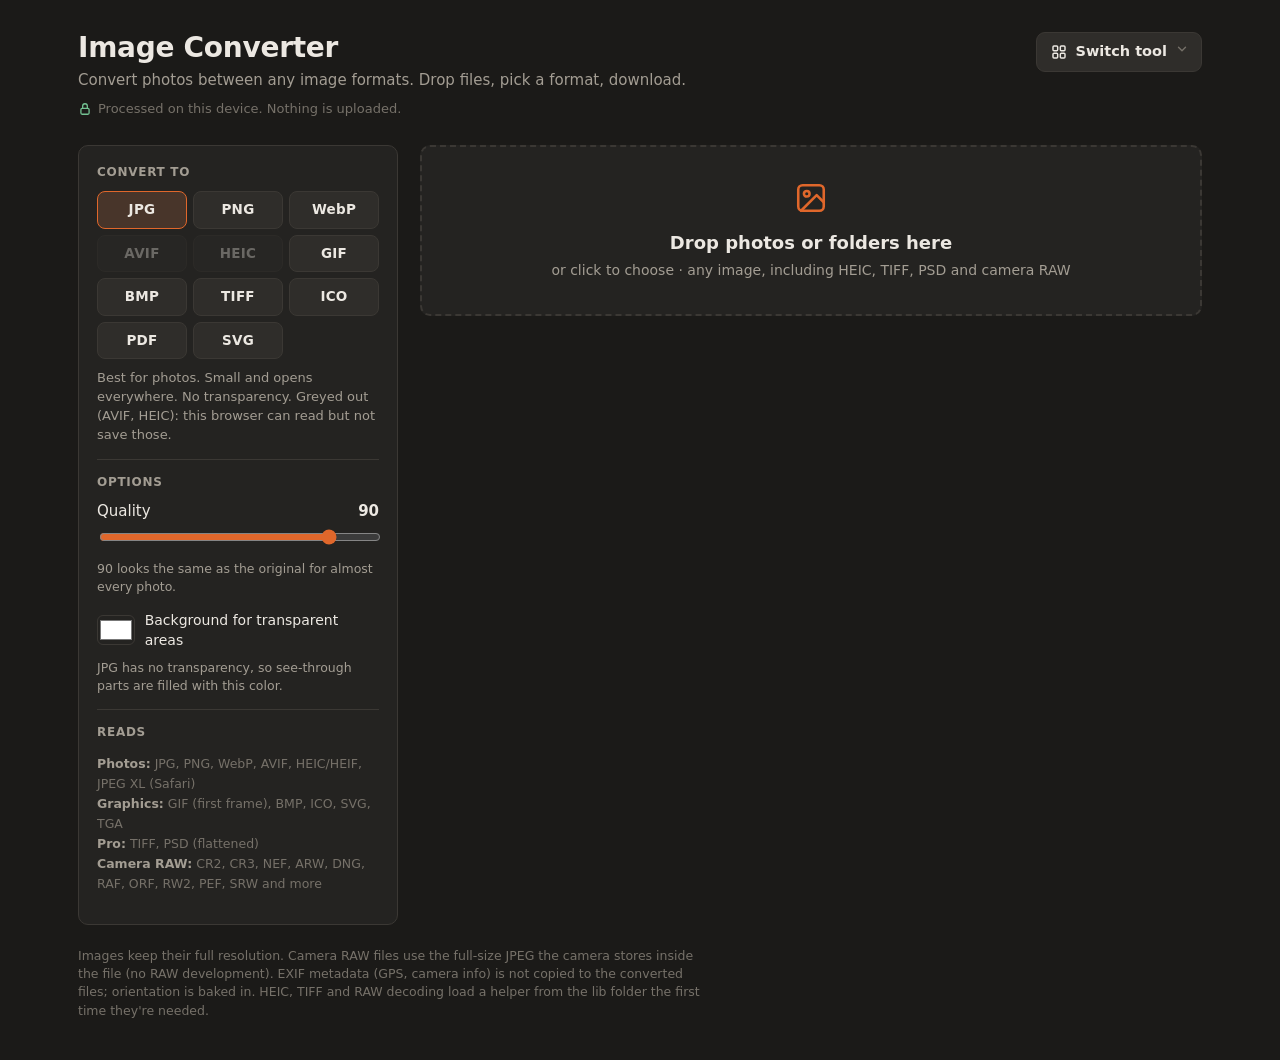
==== convert.html @ 55dceae2 "Add files via upload" ====
<!doctype html>
<html lang="en">
<head>
<meta charset="utf-8">
<meta name="viewport" content="width=device-width, initial-scale=1, viewport-fit=cover">
<title>Image Converter</title>
<link rel="icon" href="data:image/svg+xml,%3Csvg xmlns='http://www.w3.org/2000/svg' viewBox='0 0 32 32'%3E%3Cpath d='M5 11h19l-5-5M27 21H8l5 5' fill='none' stroke='%23e0672b' stroke-width='3' stroke-linecap='round' stroke-linejoin='round'/%3E%3C/svg%3E">
<link rel="stylesheet" href="style.css">
<style>
/* ---------- Image Converter styles (shared colors & header live in style.css) ---------- */
main{display:grid;grid-template-columns:320px minmax(0,1fr);gap:22px;align-items:start}
@media (max-width:820px){main{grid-template-columns:minmax(0,1fr)}.work{order:-1}}

/* settings */
.panel{background:var(--panel);border:1px solid var(--border);border-radius:var(--radius);box-shadow:var(--shadow)}
aside.panel{position:sticky;top:16px;padding:18px}
@media (max-width:820px){aside.panel{position:static}}
.section{padding:14px 0;border-top:1px solid var(--border)}
.section:first-child{padding-top:0;border-top:0}
.section:last-child{padding-bottom:0}
.label{font-size:12px;font-weight:600;letter-spacing:.06em;text-transform:uppercase;color:var(--muted);margin:0 0 10px}
.seg{display:grid;grid-template-columns:repeat(4,1fr);background:var(--panel-2);border-radius:9px;padding:3px;gap:2px}
.seg button{border:0;background:transparent;padding:7px 2px;white-space:nowrap;border-radius:7px;font-size:13px;cursor:pointer;color:var(--muted)}
.seg button[aria-pressed="true"]{background:var(--panel);color:var(--text);box-shadow:0 1px 3px rgba(0,0,0,.12);font-weight:600}
.mode-body{margin-top:12px}
.row{display:flex;align-items:center;gap:8px}
.field{display:flex;align-items:center;background:var(--panel-2);border:1px solid var(--border);border-radius:8px;padding:0 10px;height:38px;flex:1;min-width:0}
.field input{border:0;background:transparent;outline:0;width:100%;min-width:0;font-variant-numeric:tabular-nums}
.field span{color:var(--muted);font-size:13px;flex:none}
.field:focus-within{border-color:var(--accent)}
.lock{flex:none;width:38px;height:38px;border-radius:8px;border:1px solid var(--border);background:var(--panel-2);display:grid;place-items:center;cursor:pointer;color:var(--muted)}
.lock[aria-pressed="true"]{color:var(--accent);border-color:var(--accent);background:var(--accent-soft)}
.hint{font-size:12.5px;color:var(--muted);margin:8px 0 0}
input[type=range]{width:100%;accent-color:var(--accent)}
.range-head{display:flex;justify-content:space-between;align-items:baseline;margin-bottom:4px}
.range-head b{font-variant-numeric:tabular-nums}
select{width:100%;height:38px;border-radius:8px;border:1px solid var(--border);background:var(--panel-2);padding:0 10px}
.check{display:flex;gap:9px;align-items:flex-start;font-size:14px;margin-top:10px;cursor:pointer}
.check input{margin-top:3px;accent-color:var(--accent)}
.presets{display:flex;flex-wrap:wrap;gap:6px}
.seg.seg-2{grid-template-columns:1fr 1fr}
.item.dragging{opacity:.4}
.item.drop-before{box-shadow:inset 0 2px 0 var(--accent)}
.item.drop-after{box-shadow:inset 0 -2px 0 var(--accent)}
.item[draggable=true]{cursor:grab}
.meta .calc{color:var(--faint)}
.newname{color:var(--accent);font-weight:500}
.chip{border:1px solid var(--border);background:var(--panel-2);border-radius:999px;padding:5px 11px;font-size:13px;cursor:pointer}
.chip:hover{border-color:var(--accent)}
.disabled{opacity:.45;pointer-events:none}

/* workspace */
.work{display:flex;flex-direction:column;gap:14px;min-width:0}

.toolbar{display:flex;align-items:center;gap:10px;flex-wrap:wrap;padding:12px 14px}
.stats{flex:1;min-width:180px;font-size:14px;color:var(--muted)}
.stats b{color:var(--text);font-variant-numeric:tabular-nums}
.stats .save{color:var(--good);font-weight:600}
.btn{border:1px solid var(--border);background:var(--panel-2);border-radius:9px;padding:0 14px;height:38px;cursor:pointer;font-weight:500;display:inline-flex;align-items:center;gap:7px;white-space:nowrap}
.btn:hover{border-color:var(--muted)}
.btn.primary{background:var(--accent);border-color:var(--accent);color:var(--accent-ink);font-weight:600}
.btn.primary:hover{filter:brightness(1.05)}
.btn:disabled{opacity:.45;cursor:default;filter:none}
.btn.ghost{background:transparent}
.progress{height:4px;background:var(--panel-2);border-radius:4px;overflow:hidden;width:100%;display:none}
.progress>i{display:block;height:100%;width:0;background:var(--accent);transition:width .15s}
.progress.on{display:block}

.list{list-style:none;margin:0;padding:0;display:flex;flex-direction:column}
.item{display:grid;grid-template-columns:56px 1fr auto;gap:12px;align-items:center;padding:10px 14px;border-top:1px solid var(--border)}
.item:first-child{border-top:0}
.thumb{width:56px;height:56px;border-radius:8px;object-fit:cover;background:var(--panel-2);display:block}
.info{min-width:0}
.name{font-weight:500;white-space:nowrap;overflow:hidden;text-overflow:ellipsis;font-size:14px}
.meta{font-size:12.5px;color:var(--muted);font-variant-numeric:tabular-nums;margin-top:2px;display:flex;flex-wrap:wrap;gap:0 6px}
.meta .arrow{color:var(--accent)}
.meta .good{color:var(--good);font-weight:600}
.meta .bad{color:var(--bad)}
.acts{display:flex;align-items:center;gap:4px}
.icon-btn{width:34px;height:34px;border-radius:8px;border:0;background:transparent;display:grid;place-items:center;cursor:pointer;color:var(--muted)}
.icon-btn:hover{background:var(--panel-2);color:var(--text)}
.icon-btn:disabled{opacity:.3;cursor:default;background:transparent}
.badge{font-size:11.5px;padding:2px 8px;border-radius:999px;background:var(--panel-2);color:var(--muted);white-space:nowrap}
.badge.done{background:color-mix(in srgb,var(--good) 16%,transparent);color:var(--good)}
.badge.err{background:color-mix(in srgb,var(--bad) 16%,transparent);color:var(--bad)}
.badge.work{background:var(--accent-soft);color:var(--accent)}
.empty-note{padding:18px;text-align:center;color:var(--muted);font-size:14px}
footer{margin-top:22px;color:var(--faint);font-size:12.5px;max-width:80ch}
@media (max-width:520px){
  .item{grid-template-columns:44px 1fr auto;gap:10px;padding:10px}
  .thumb{width:44px;height:44px}
  .badge{display:none}
}

/* converter extras */
.formats{display:grid;grid-template-columns:repeat(3,1fr);gap:6px}
.fmt{border:1px solid var(--border);background:var(--panel-2);border-radius:8px;padding:8px 4px;cursor:pointer;font-size:13.5px;font-weight:600;letter-spacing:.02em}
.fmt:hover{border-color:var(--faint)}
.fmt[aria-pressed="true"]{border-color:var(--accent);background:color-mix(in srgb,var(--accent) 14%,var(--panel-2));color:var(--text)}
.fmt:disabled{opacity:.35;cursor:not-allowed}
.fmt-desc{font-size:13px;color:var(--muted);margin:10px 0 0}
.opt{margin-top:14px}
.color-row{display:flex;align-items:center;gap:10px;font-size:14px}
.color-row input[type=color]{width:38px;height:30px;padding:0;border:1px solid var(--border);border-radius:6px;background:none;cursor:pointer}
.tag{display:inline-block;font-size:11px;font-weight:700;letter-spacing:.04em;padding:1px 6px;border-radius:4px;background:var(--panel-2);border:1px solid var(--border);color:var(--muted)}
.tag.to{color:var(--accent);border-color:color-mix(in srgb,var(--accent) 50%,var(--border))}
.meta .note{color:var(--faint)}
.supported{font-size:12.5px;color:var(--faint);line-height:1.6}
.supported b{color:var(--muted);font-weight:600}
</style>
</head>
<body>
<div class="wrap">
  <header class="top">
    <div>
      <h1>Image Converter</h1>
      <p class="sub">Convert photos between any image formats. Drop files, pick a format, download.</p>
      <p class="local"><svg width="14" height="14" viewBox="0 0 24 24" fill="none" stroke="currentColor" stroke-width="2.2" stroke-linecap="round" stroke-linejoin="round" aria-hidden="true"><rect x="5" y="11" width="14" height="10" rx="2"/><path d="M8 11V7a4 4 0 0 1 8 0v4"/></svg> Processed on this device. Nothing is uploaded.</p>
    </div>
    <div class="switcher" data-tool="convert"></div>
  </header>

  <main>
    <aside class="panel" id="settings">
      <div class="section">
        <p class="label">Convert to</p>
        <div class="formats" id="formats" role="group" aria-label="Output format"></div>
        <p class="fmt-desc" id="fmtDesc"></p>
      </div>

      <div class="section" id="optsSection">
        <p class="label">Options</p>
        <div id="qualityWrap">
          <div class="range-head"><span>Quality</span><b id="qualityOut">90</b></div>
          <input type="range" id="quality" min="40" max="100" step="1">
          <p class="hint">90 looks the same as the original for almost every photo.</p>
        </div>
        <div class="opt" id="bgWrap">
          <label class="color-row"><input type="color" id="bg"> <span>Background for transparent areas</span></label>
          <p class="hint" id="bgHint"></p>
        </div>
        <div class="opt" id="gifWrap">
          <label class="check"><input type="checkbox" id="dither"> <span>Dither (smoother gradients in 256 colors)</span></label>
        </div>
        <div class="opt" id="pdfWrap">
          <label class="check" style="margin-top:0"><input type="checkbox" id="pdfOne"> <span>Put all images in one PDF</span></label>
          <div class="field" style="margin-top:10px"><span>Page&nbsp;</span>
            <select id="pdfPage" style="border:0;background:transparent;height:36px;padding:0">
              <option value="image">Same size as image</option>
              <option value="a4">A4 (fit image)</option>
              <option value="letter">US Letter (fit image)</option>
            </select>
          </div>
        </div>
        <div class="opt" id="icoWrap">
          <p class="hint" style="margin-top:0">Includes 16, 32, 48, 64, 128 and 256 px sizes. Non-square images are centered on a transparent square.</p>
        </div>
        <p class="hint" id="noOpts">No options for this format. It converts losslessly.</p>
      </div>

      <div class="section">
        <p class="label">Reads</p>
        <p class="supported" id="supported"></p>
      </div>
    </aside>

    <section class="work">
      <div class="drop" id="drop" tabindex="0" role="button" aria-label="Add images">
        <svg width="34" height="34" viewBox="0 0 24 24" fill="none" stroke="currentColor" stroke-width="1.8" stroke-linecap="round" stroke-linejoin="round"><rect x="3" y="3" width="18" height="18" rx="3"/><circle cx="9" cy="9" r="2"/><path d="m21 15-5-5L5 21"/></svg>
        <span class="drop-title">Drop photos or folders here</span>
        <span class="drop-sub">or click to choose · any image, including HEIC, TIFF, PSD and camera RAW</span>
        <input type="file" id="fileInput" multiple hidden>
      </div>

      <div class="panel hidden" id="batch">
        <div class="toolbar">
          <div class="stats" id="stats"></div>
          <button class="btn ghost" id="clearBtn">Clear</button>
          <button class="btn" id="dlAllBtn" title="Saves every image as its own file instead of one ZIP. Your browser may ask once to allow multiple downloads.">
            <svg width="16" height="16" viewBox="0 0 24 24" fill="none" stroke="currentColor" stroke-width="2" stroke-linecap="round" stroke-linejoin="round"><rect x="8" y="3" width="12" height="15" rx="2"/><path d="M5 7v12a2 2 0 0 0 2 2h9"/></svg><span id="dlAllLabel">Download separately</span>
          </button>
          <button class="btn primary" id="zipBtn">
            <svg width="16" height="16" viewBox="0 0 24 24" fill="none" stroke="currentColor" stroke-width="2.2" stroke-linecap="round" stroke-linejoin="round"><path d="M12 3v12m0 0 5-5m-5 5-5-5M4 21h16"/></svg><span id="zipLabel">Download ZIP</span>
          </button>
          <div class="progress" id="progress"><i></i></div>
        </div>
        <ul class="list" id="list"></ul>
      </div>
    </section>
  </main>
  <footer>Images keep their full resolution. Camera RAW files use the full-size JPEG the camera stores inside the file (no RAW development). EXIF metadata (GPS, camera info) is not copied to the converted files; orientation is baked in. HEIC, TIFF and RAW decoding load a helper from the lib folder the first time they're needed.</footer>
</div>
<script src="switcher.js"></script>
<script src="shared-photos.js"></script>
<script>
(() => {
'use strict';
const $ = s => document.querySelector(s);
const $$ = s => [...document.querySelectorAll(s)];

/* ================= Formats ================= */
const canEncode = type => { try { const c = document.createElement('canvas'); c.width = c.height = 1; return c.toDataURL(type).startsWith('data:' + type); } catch { return false; } };

// Output formats. native = the browser's own encoder; the rest are encoded below in this file.
const OUT = [
  { id: 'jpg',  label: 'JPG',  ext: '.jpg',  mime: 'image/jpeg', lossy: true,  alpha: false, desc: 'Best for photos. Small and opens everywhere. No transparency.' },
  { id: 'png',  label: 'PNG',  ext: '.png',  mime: 'image/png',  lossy: false, alpha: true,  desc: 'Lossless and keeps transparency. Bigger files than JPG for photos.' },
  { id: 'webp', label: 'WebP', ext: '.webp', mime: 'image/webp', lossy: true,  alpha: true,  desc: 'Smaller than JPG at the same quality and keeps transparency. Great for websites.' },
  { id: 'avif', label: 'AVIF', ext: '.avif', mime: 'image/avif', lossy: true,  alpha: true,  desc: 'Smallest files at high quality. Newer format, supported by modern browsers.' },
  { id: 'heic', label: 'HEIC', ext: '.heic', mime: 'image/heic', lossy: true,  alpha: true,  desc: 'Apple’s photo format.' },
  { id: 'gif',  label: 'GIF',  ext: '.gif',  mime: 'image/gif',  lossy: false, alpha: true,  desc: 'Up to 256 colors, single frame. Best for simple graphics, not photos.' },
  { id: 'bmp',  label: 'BMP',  ext: '.bmp',  mime: 'image/bmp',  lossy: false, alpha: true,  desc: 'Uncompressed Windows bitmap. Very large files.' },
  { id: 'tiff', label: 'TIFF', ext: '.tiff', mime: 'image/tiff', lossy: false, alpha: true,  desc: 'Lossless, for print and editing apps. Compressed with Deflate.' },
  { id: 'ico',  label: 'ICO',  ext: '.ico',  mime: 'image/x-icon', lossy: false, alpha: true, desc: 'Favicon / Windows icon with several sizes in one file.' },
  { id: 'pdf',  label: 'PDF',  ext: '.pdf',  mime: 'application/pdf', lossy: true, alpha: false, desc: 'One page per image, or every image in a single PDF.' },
  { id: 'svg',  label: 'SVG',  ext: '.svg',  mime: 'image/svg+xml', lossy: false, alpha: true, desc: 'The image wrapped in an SVG file (it isn’t traced into vector shapes).' },
];
const NATIVE = { jpg: 1, png: 1, webp: 1, avif: 1, heic: 1 };
OUT.forEach(f => { f.ok = NATIVE[f.id] ? canEncode(f.mime) : true; });
OUT.find(f => f.id === 'heic').why = 'Browsers can read HEIC but none can save it.';
OUT.find(f => f.id === 'avif').why = 'This browser can’t save AVIF. Chrome and Edge can.';
OUT.find(f => f.id === 'webp').why = 'This browser can’t save WebP.';
const fmtById = id => OUT.find(f => f.id === id);

const RAW_EXT = /\.(cr2|cr3|crw|nef|nrw|arw|srf|sr2|dng|raf|orf|rw2|rwl|pef|srw|3fr|fff|iiq|erf|kdc|dcr|mrw|mos|x3f)$/i;
const OTHER_EXT = /\.(jpe?g|jfif|png|apng|webp|avif|gif|bmp|dib|ico|cur|svg|tiff?|heic|heif|hif|psd|tga|jxl)$/i;
const isImage = f => (f.type && f.type.startsWith('image/')) || OTHER_EXT.test(f.name) || RAW_EXT.test(f.name);
$('#fileInput').accept = 'image/*,.heic,.heif,.hif,.tif,.tiff,.psd,.tga,.jxl,.ico,.bmp,.svg,.cr2,.cr3,.crw,.nef,.nrw,.arw,.srf,.sr2,.dng,.raf,.orf,.rw2,.rwl,.pef,.srw,.3fr,.fff,.iiq,.erf,.kdc,.dcr,.mrw,.mos,.x3f';
$('#supported').innerHTML = '<b>Photos:</b> JPG, PNG, WebP, AVIF, HEIC/HEIF, JPEG XL (Safari)<br>' +
  '<b>Graphics:</b> GIF (first frame), BMP, ICO, SVG, TGA<br><b>Pro:</b> TIFF, PSD (flattened)<br>' +
  '<b>Camera RAW:</b> CR2, CR3, NEF, ARW, DNG, RAF, ORF, RW2, PEF, SRW and more';

/* ================= Settings ================= */
const DEFAULTS = { to: 'jpg', quality: 90, bg: '#ffffff', dither: true, pdfOne: true, pdfPage: 'image' };
let S = { ...DEFAULTS };
try { Object.assign(S, JSON.parse(localStorage.getItem('converter.settings') || '{}')); } catch {}
if (!fmtById(S.to) || !fmtById(S.to).ok) S.to = 'jpg';
const save = () => { try { localStorage.setItem('converter.settings', JSON.stringify(S)); } catch {} };

const formatsEl = $('#formats');
OUT.forEach(f => {
  const b = document.createElement('button');
  b.type = 'button'; b.className = 'fmt'; b.dataset.fmt = f.id; b.textContent = f.label;
  b.disabled = !f.ok; b.title = f.ok ? f.desc : f.why;
  b.onclick = () => set({ to: f.id });
  formatsEl.append(b);
});

function syncUI() {
  const f = fmtById(S.to);
  $$('.fmt').forEach(b => b.setAttribute('aria-pressed', b.dataset.fmt === S.to));
  const off = OUT.filter(o => !o.ok).map(o => o.label);
  $('#fmtDesc').textContent = f.desc + (off.length ? ` Greyed out (${off.join(', ')}): this browser can read but not save ${off.length > 1 ? 'those' : 'that format'}.` : '');
  $('#quality').value = S.quality; $('#qualityOut').textContent = S.quality;
  $('#bg').value = S.bg; $('#dither').checked = S.dither; $('#pdfOne').checked = S.pdfOne; $('#pdfPage').value = S.pdfPage;
  const show = (id, on) => $(id).classList.toggle('hidden', !on);
  show('#qualityWrap', f.lossy); show('#bgWrap', !f.alpha); show('#gifWrap', f.id === 'gif');
  show('#pdfWrap', f.id === 'pdf'); show('#icoWrap', f.id === 'ico');
  show('#noOpts', !f.lossy && f.alpha && !['gif', 'ico'].includes(f.id));
  $('#bgHint').textContent = `${f.label} has no transparency, so see-through parts are filled with this color.`;
}
function set(patch) { Object.assign(S, patch); save(); syncUI(); invalidate(); }
$('#quality').oninput = e => { S.quality = +e.target.value; $('#qualityOut').textContent = S.quality; save(); invalidate(); };
$('#bg').oninput = e => { S.bg = e.target.value; save(); invalidate(); };
$('#dither').onchange = e => set({ dither: e.target.checked });
$('#pdfOne').onchange = e => { S.pdfOne = e.target.checked; save(); updateStats(); refreshNames(); };
$('#pdfPage').onchange = e => { S.pdfPage = e.target.value; save(); updateStats(); };

/* ================= Helpers ================= */
const fmtBytes = b => b < 1024 ? b + ' B' : b < 1048576 ? (b / 1024).toFixed(0) + ' KB' : (b / 1048576).toFixed(b < 10485760 ? 2 : 1) + ' MB';
const escapeHtml = s => String(s).replace(/[&<>"]/g, c => ({ '&': '&amp;', '<': '&lt;', '>': '&gt;', '"': '&quot;' }[c]));
const extOf = name => (name.match(/\.([^.]+)$/) || [, ''])[1].toLowerCase();
const canvasOf = (w, h) => { const c = document.createElement('canvas'); c.width = w; c.height = h; return c; };
const toBlob = (c, type, q) => new Promise((res, rej) => c.toBlob(b => b ? res(b) : rej(new Error('Too large for this browser to encode')), type, q));
const release = x => { if (!x) return; if (x.close) x.close(); else if (x.getContext) { x.width = x.height = 0; } };

const scripts = {};
function loadScript(src) {
  return scripts[src] || (scripts[src] = new Promise((res, rej) => {
    const s = document.createElement('script'); s.src = src;
    s.onload = res; s.onerror = () => { delete scripts[src]; rej(new Error(`Couldn’t load ${src}. Is the lib folder uploaded?`)); };
    document.head.append(s);
  }));
}

/* ================= Reading (decoders) ================= */
async function head(file, n = 64) { return new Uint8Array(await file.slice(0, n).arrayBuffer()); }
const str = (u8, a, b) => String.fromCharCode(...u8.slice(a, b));

/** What the file really is, from its first bytes (falls back to the extension). */
async function sniff(file) {
  const h = await head(file);
  const e = extOf(file.name);
  if (RAW_EXT.test(file.name)) return e.toUpperCase();
  if (h[0] === 0xFF && h[1] === 0xD8) return 'JPG';
  if (h[0] === 0x89 && str(h, 1, 4) === 'PNG') return 'PNG';
  if (str(h, 0, 3) === 'GIF') return 'GIF';
  if (str(h, 0, 4) === 'RIFF' && str(h, 8, 12) === 'WEBP') return 'WEBP';
  if (str(h, 0, 2) === 'BM') return 'BMP';
  if (str(h, 0, 4) === '8BPS') return 'PSD';
  if ((h[0] === 0x49 && h[1] === 0x49 && h[2] === 0x2A) || (h[0] === 0x4D && h[1] === 0x4D && h[3] === 0x2A)) return 'TIFF';
  if (h[0] === 0 && h[1] === 0 && (h[2] === 1 || h[2] === 2) && h[3] === 0 && (e === 'ico' || e === 'cur')) return 'ICO';
  if ((h[0] === 0xFF && h[1] === 0x0A) || str(h, 4, 8) === 'JXL ') return 'JXL';
  if (str(h, 4, 8) === 'ftyp') {
    const brand = str(h, 8, 12);
    if (/avif|avis/.test(brand)) return 'AVIF';
    if (/hei|hev|mif1|msf1/.test(brand)) return 'HEIC';
  }
  if (e === 'svg' || /<svg|<\?xml/i.test(str(h, 0, 64))) return 'SVG';
  if (e === 'tga') return 'TGA';
  return (e || 'image').toUpperCase();
}

/** Browser's own decoder (EXIF orientation applied). */
async function nativeDecode(blob) {
  try { return await createImageBitmap(blob, { imageOrientation: 'from-image' }); } catch {}
  const url = URL.createObjectURL(blob);
  try {
    const img = new Image(); img.decoding = 'async'; img.src = url; await img.decode();
    let w = img.naturalWidth, h = img.naturalHeight;
    if (!w || !h) { w = 1024; h = 1024; }                   // SVG without a size
    const c = canvasOf(w, h); c.getContext('2d').drawImage(img, 0, 0, w, h);
    return c;
  } finally { setTimeout(() => URL.revokeObjectURL(url), 1000); }
}

/** Largest baseline/progressive JPEG stored inside a camera RAW file. */
function findEmbeddedJpeg(u8) {
  let best = null;
  for (let p = 0; p < u8.length - 3; p++) {
    if (u8[p] !== 0xFF || u8[p + 1] !== 0xD8 || u8[p + 2] !== 0xFF) continue;
    let q = p + 2, w = 0, h = 0, ok = false, end = -1;
    while (q + 4 < u8.length) {
      if (u8[q] !== 0xFF) break;
      const m = u8[q + 1];
      if (m === 0xFF) { q++; continue; }
      if (m === 0xD9) { end = q + 2; break; }
      const len = (u8[q + 2] << 8) | u8[q + 3];
      if (m === 0xC0 || m === 0xC1 || m === 0xC2) { h = (u8[q + 5] << 8) | u8[q + 6]; w = (u8[q + 7] << 8) | u8[q + 8]; ok = true; }
      else if (m >= 0xC3 && m <= 0xCF && m !== 0xC4 && m !== 0xC8 && m !== 0xCC) { ok = false; break; }   // lossless etc. — not viewable
      if (m === 0xDA) {                                   // scan data: find the real end marker
        let r = q + 2 + len;
        while (r + 1 < u8.length) {
          if (u8[r] === 0xFF && u8[r + 1] !== 0 && !(u8[r + 1] >= 0xD0 && u8[r + 1] <= 0xD7)) {
            if (u8[r + 1] === 0xD9) { end = r + 2; break; }
            if (u8[r + 1] === 0xDA || (u8[r + 1] >= 0xC0 && u8[r + 1] <= 0xFE)) { q = r; break; }   // next progressive scan / table
          }
          r++;
        }
        if (end > 0 || r + 1 >= u8.length) break;
        continue;
      }
      q += 2 + len;
    }
    if (ok && end > 0 && w * h > (best ? best.w * best.h : 0)) best = { start: p, end, w, h };
    if (ok && end > 0) p = end - 1;                     // skip past this JPEG
  }
  return best;
}
/** EXIF orientation from a TIFF-style RAW header (IFD0 tag 0x0112). */
function tiffOrientation(u8) {
  const le = u8[0] === 0x49; if (!(le || u8[0] === 0x4D)) return 1;
  const dv = new DataView(u8.buffer, u8.byteOffset, u8.byteLength);
  try {
    const ifd = dv.getUint32(4, le), n = dv.getUint16(ifd, le);
    for (let i = 0; i < n; i++) { const e = ifd + 2 + i * 12; if (dv.getUint16(e, le) === 0x0112) return dv.getUint16(e + 8, le); }
  } catch {}
  return 1;
}
/** True if a JPEG carries its own EXIF orientation (so the browser rotates it already). */
function jpegHasOrientation(u8) {
  let p = 2;
  while (p + 4 < u8.length && u8[p] === 0xFF) {
    const m = u8[p + 1], len = (u8[p + 2] << 8) | u8[p + 3];
    if (m === 0xE1 && str(u8, p + 4, p + 8) === 'Exif') {
      const t = u8.subarray(p + 10, p + 2 + len);
      const o = tiffOrientation(t);
      return o > 1;
    }
    if (m === 0xDA) break;
    p += 2 + len;
  }
  return false;
}
async function rotated(src, orient) {
  const w = src.width, h = src.height, swap = orient === 6 || orient === 8;
  const c = canvasOf(swap ? h : w, swap ? w : h), x = c.getContext('2d');
  if (orient === 3) { x.translate(w, h); x.rotate(Math.PI); }
  else if (orient === 6) { x.translate(h, 0); x.rotate(Math.PI / 2); }
  else if (orient === 8) { x.translate(0, w); x.rotate(-Math.PI / 2); }
  x.drawImage(src, 0, 0); release(src);
  return c;
}

async function decodeRaw(file) {
  const u8 = new Uint8Array(await file.arrayBuffer());
  const j = findEmbeddedJpeg(u8);
  if (!j) throw new Error('No viewable image found inside this RAW file');
  const jpeg = new Blob([u8.slice(j.start, j.end)], { type: 'image/jpeg' });
  const orient = tiffOrientation(u8);
  let src = await nativeDecode(jpeg);
  const turn = [3, 6, 8].includes(orient) && !jpegHasOrientation(u8.subarray(j.start, j.end));
  if (turn) src = await rotated(src, orient);
  return { src, note: 'embedded preview', cache: turn ? null : jpeg };
}

async function decodeTiff(file) {
  await loadScript('lib/pako_inflate.min.js'); await loadScript('lib/UTIF.js');
  const buf = await file.arrayBuffer();
  const ifds = UTIF.decode(buf);
  let best = null;
  for (const ifd of ifds) { const w = ifd.t256 && ifd.t256[0], h = ifd.t257 && ifd.t257[0]; if (w && h && (!best || w * h > best.w * best.h)) best = { ifd, w, h }; }
  if (!best) throw new Error('Unsupported TIFF');
  UTIF.decodeImage(buf, best.ifd, ifds);
  const rgba = UTIF.toRGBA8(best.ifd);
  return { src: fromRGBA(rgba, best.ifd.width, best.ifd.height) };
}

async function decodeHeic(file) {
  await loadScript('lib/heic2any.min.js');
  let out = await window.heic2any({ blob: file, toType: 'image/png' });
  if (Array.isArray(out)) out = out[0];
  return { src: await nativeDecode(out) };
}

function fromRGBA(rgba, w, h) {
  const c = canvasOf(w, h), x = c.getContext('2d');
  const id = x.createImageData(w, h); id.data.set(rgba.subarray ? rgba.subarray(0, w * h * 4) : rgba); x.putImageData(id, 0, 0);
  return c;
}

/** Photoshop: reads the flattened composite stored in every PSD (8/16-bit RGB or grayscale). */
async function decodePsd(file) {
  const u8 = new Uint8Array(await file.arrayBuffer()), dv = new DataView(u8.buffer);
  if (dv.getUint16(4) !== 1) throw new Error('PSB (large document) files aren’t supported');
  const ch = dv.getUint16(12), h = dv.getUint32(14), w = dv.getUint32(18), depth = dv.getUint16(22), mode = dv.getUint16(24);
  if (![8, 16].includes(depth) || ![1, 3].includes(mode)) throw new Error('Only 8/16-bit RGB or grayscale PSDs are supported');
  let p = 26; p += 4 + dv.getUint32(p); p += 4 + dv.getUint32(p); p += 4 + dv.getUint32(p);
  const comp = dv.getUint16(p); p += 2;
  const bps = depth / 8, rowBytes = w * bps, planes = [];
  if (comp === 0) {
    for (let c = 0; c < ch; c++) { planes.push(u8.subarray(p, p + rowBytes * h)); p += rowBytes * h; }
  } else if (comp === 1) {
    const counts = []; for (let i = 0; i < ch * h; i++) { counts.push(dv.getUint16(p)); p += 2; }
    for (let c = 0; c < ch; c++) {
      const plane = new Uint8Array(rowBytes * h);
      for (let y = 0; y < h; y++) {
        const end = p + counts[c * h + y]; let o = y * rowBytes;
        while (p < end) {
          const n = u8[p++];
          if (n < 128) { plane.set(u8.subarray(p, p + n + 1), o); o += n + 1; p += n + 1; }
          else if (n > 128) { plane.fill(u8[p++], o, o + 257 - n); o += 257 - n; }
        }
        p = end;
      }
      planes.push(plane);
    }
  } else throw new Error('Unsupported PSD compression');
  const rgba = new Uint8ClampedArray(w * h * 4), gray = mode === 1;
  const hasA = gray ? ch >= 2 : ch >= 4;
  for (let i = 0; i < w * h; i++) {
    const v = c => planes[c][i * bps];
    rgba[i * 4] = v(0); rgba[i * 4 + 1] = gray ? v(0) : v(1); rgba[i * 4 + 2] = gray ? v(0) : v(2);
    rgba[i * 4 + 3] = hasA ? v(gray ? 1 : 3) : 255;
  }
  return { src: fromRGBA(rgba, w, h), note: 'flattened' };
}

/** Targa: true-color and grayscale, plain or RLE. */
async function decodeTga(file) {
  const u8 = new Uint8Array(await file.arrayBuffer());
  const idLen = u8[0], cmType = u8[1], type = u8[2];
  const w = u8[12] | (u8[13] << 8), h = u8[14] | (u8[15] << 8), bpp = u8[16], desc = u8[17];
  if (cmType || ![2, 3, 10, 11].includes(type)) throw new Error('Unsupported TGA type');
  const px = bpp / 8, rle = type >= 9, gray = type === 3 || type === 11;
  let p = 18 + idLen;
  const raw = new Uint8Array(w * h * px);
  if (!rle) raw.set(u8.subarray(p, p + raw.length));
  else {
    let o = 0;
    while (o < raw.length) {
      const hdr = u8[p++], n = (hdr & 0x7F) + 1;
      if (hdr & 0x80) { const v = u8.subarray(p, p + px); p += px; for (let i = 0; i < n; i++) { raw.set(v, o); o += px; } }
      else { raw.set(u8.subarray(p, p + n * px), o); o += n * px; p += n * px; }
    }
  }
  const top = desc & 0x20, rgba = new Uint8ClampedArray(w * h * 4);
  for (let y = 0; y < h; y++) for (let x = 0; x < w; x++) {
    const s = ((top ? y : h - 1 - y) * w + x) * px, d = (y * w + x) * 4;
    if (gray) { rgba[d] = rgba[d + 1] = rgba[d + 2] = raw[s]; rgba[d + 3] = px > 1 ? raw[s + 1] : 255; }
    else { rgba[d] = raw[s + 2]; rgba[d + 1] = raw[s + 1]; rgba[d + 2] = raw[s]; rgba[d + 3] = px === 4 ? raw[s + 3] : 255; }
  }
  return { src: fromRGBA(rgba, w, h) };
}

/**
 * Decode any supported file to something drawable: { src, note }.
 * Slow decodes (RAW, TIFF, HEIC, PSD, TGA) run once; a fast-to-read copy is kept on the item
 * so changing the output format doesn't repeat them.
 */
async function getSource(it) {
  if (it.cache) return { src: await nativeDecode(it.cache) };
  let r;
  if (RAW_EXT.test(it.file.name)) r = await decodeRaw(it.file);
  else if (it.kind === 'PSD') r = await decodePsd(it.file);
  else if (it.kind === 'TGA') r = await decodeTga(it.file);
  else {
    try { return { src: await nativeDecode(it.file) }; }          // the browser handles it
    catch {
      if (it.kind === 'TIFF') r = await decodeTiff(it.file);
      else if (it.kind === 'HEIC') r = await decodeHeic(it.file);
      else if (it.kind === 'JXL') throw new Error('JPEG XL opens in Safari only');
      else throw new Error('Can’t read this format');
    }
  }
  if (r.note) it.note = r.note;
  if (r.cache) it.cache = r.cache;
  else {
    const c = r.src.getContext ? r.src : canvasOf(r.src.width, r.src.height);
    if (c !== r.src) c.getContext('2d').drawImage(r.src, 0, 0);
    it.cache = await toBlob(c, 'image/png');
  }
  return r;
}

/* ================= Writing (encoders) ================= */
function hasAlpha(d) { for (let i = 3; i < d.length; i += 4) if (d[i] < 255) return true; return false; }

// --- GIF: median-cut palette (255 colors + transparency), optional Floyd–Steinberg dithering, LZW
function encodeGIF(img, dither) {
  const { width: w, height: h, data: d } = img;
  const transparent = hasAlpha(d);
  const maxColors = transparent ? 255 : 256;
  // histogram of 5-bit colors (opaque pixels)
  const hist = new Uint32Array(32768);
  for (let i = 0; i < d.length; i += 4) if (d[i + 3] >= 128) hist[((d[i] >> 3) << 10) | ((d[i + 1] >> 3) << 5) | (d[i + 2] >> 3)]++;
  const colors = []; for (let c = 0; c < 32768; c++) if (hist[c]) colors.push(c);
  const R = c => c >> 10, G = c => (c >> 5) & 31, B = c => c & 31;
  let boxes = [colors];
  while (boxes.length < maxColors) {
    let bi = -1, bestRange = 0, bestCh = 0;
    boxes.forEach((bx, i) => {
      if (bx.length < 2) return;
      let mn = [31, 31, 31], mx = [0, 0, 0];
      for (const c of bx) { const v = [R(c), G(c), B(c)]; for (let k = 0; k < 3; k++) { if (v[k] < mn[k]) mn[k] = v[k]; if (v[k] > mx[k]) mx[k] = v[k]; } }
      for (let k = 0; k < 3; k++) { const r = (mx[k] - mn[k]) * (k === 1 ? 1.2 : 1); if (r > bestRange) { bestRange = r; bi = i; bestCh = k; } }
    });
    if (bi < 0) break;
    const bx = boxes[bi], f = [R, G, B][bestCh];
    bx.sort((a, b) => f(a) - f(b));
    let total = 0; for (const c of bx) total += hist[c];
    let acc = 0, cut = 1;
    for (let i = 0; i < bx.length - 1; i++) { acc += hist[bx[i]]; if (acc >= total / 2) { cut = i + 1; break; } }
    boxes.splice(bi, 1, bx.slice(0, cut), bx.slice(cut));
  }
  const pal = boxes.filter(b => b.length).map(bx => {
    let r = 0, g = 0, b = 0, n = 0;
    for (const c of bx) { const k = hist[c]; r += (R(c) * 8 + 4) * k; g += (G(c) * 8 + 4) * k; b += (B(c) * 8 + 4) * k; n += k; }
    return [Math.round(r / n), Math.round(g / n), Math.round(b / n)];
  });
  if (!pal.length) pal.push([0, 0, 0]);
  const tIndex = transparent ? pal.length : -1;
  const lookup = new Int16Array(32768).fill(-1);
  const nearest = (r, g, b) => {
    const key = ((r >> 3) << 10) | ((g >> 3) << 5) | (b >> 3);
    let v = lookup[key];
    if (v < 0) {
      let bd = 1e9; const rr = (r & 0xF8) + 4, gg = (g & 0xF8) + 4, bb = (b & 0xF8) + 4;
      for (let i = 0; i < pal.length; i++) { const p = pal[i], dd = (p[0] - rr) ** 2 * 2 + (p[1] - gg) ** 2 * 4 + (p[2] - bb) ** 2 * 3; if (dd < bd) { bd = dd; v = i; } }
      lookup[key] = v;
    }
    return v;
  };
  const idx = new Uint8Array(w * h);
  if (dither) {
    let cur = new Float32Array((w + 2) * 3), nxt = new Float32Array((w + 2) * 3);
    for (let y = 0; y < h; y++) {
      nxt.fill(0);
      for (let x = 0; x < w; x++) {
        const i = (y * w + x) * 4;
        if (d[i + 3] < 128) { idx[y * w + x] = tIndex; continue; }
        const e = (x + 1) * 3;
        const r = Math.max(0, Math.min(255, d[i] + cur[e])), g = Math.max(0, Math.min(255, d[i + 1] + cur[e + 1])), b = Math.max(0, Math.min(255, d[i + 2] + cur[e + 2]));
        const pi = nearest(r | 0, g | 0, b | 0), p = pal[pi];
        idx[y * w + x] = pi;
        const er = r - p[0], eg = g - p[1], eb = b - p[2];
        cur[e + 3] += er * 7 / 16; cur[e + 4] += eg * 7 / 16; cur[e + 5] += eb * 7 / 16;
        nxt[e - 3] += er * 3 / 16; nxt[e - 2] += eg * 3 / 16; nxt[e - 1] += eb * 3 / 16;
        nxt[e] += er * 5 / 16; nxt[e + 1] += eg * 5 / 16; nxt[e + 2] += eb * 5 / 16;
        nxt[e + 3] += er / 16; nxt[e + 4] += eg / 16; nxt[e + 5] += eb / 16;
      }
      const t = cur; cur = nxt; nxt = t;
    }
  } else {
    for (let p = 0, i = 0; p < w * h; p++, i += 4) idx[p] = d[i + 3] < 128 ? tIndex : nearest(d[i], d[i + 1], d[i + 2]);
  }
  const out = new ByteWriter();
  out.str('GIF89a'); out.u16(w); out.u16(h); out.u8(0xF7); out.u8(0); out.u8(0);
  for (let i = 0; i < 256; i++) { const p = pal[i] || [0, 0, 0]; out.u8(p[0]); out.u8(p[1]); out.u8(p[2]); }
  if (transparent) { out.bytes([0x21, 0xF9, 4, 1, 0, 0, tIndex, 0]); }
  out.u8(0x2C); out.u16(0); out.u16(0); out.u16(w); out.u16(h); out.u8(0);
  out.u8(8);
  const lz = lzw(idx, 8);
  for (let i = 0; i < lz.length; i += 255) { const n = Math.min(255, lz.length - i); out.u8(n); out.bytes(lz.subarray(i, i + n)); }
  out.u8(0); out.u8(0x3B);
  return new Blob([out.done()], { type: 'image/gif' });
}

// GIF LZW (hash table method, as used by classic GIF encoders)
function lzw(pixels, minCode) {
  const BITS = 12, HSIZE = 5003, MAXMAX = 1 << BITS;
  const htab = new Int32Array(HSIZE).fill(-1), codetab = new Int32Array(HSIZE);
  const out = new ByteWriter();
  const initBits = minCode + 1, clearCode = 1 << minCode, eofCode = clearCode + 1;
  let nBits = initBits, maxcode = (1 << nBits) - 1, freeEnt = clearCode + 2, clearFlg = false;
  let acc = 0, accBits = 0;
  const emit = code => {
    acc |= code << accBits; accBits += nBits;
    while (accBits >= 8) { out.u8(acc & 0xFF); acc >>>= 8; accBits -= 8; }
    if (freeEnt > maxcode || clearFlg) {
      if (clearFlg) { nBits = initBits; maxcode = (1 << nBits) - 1; clearFlg = false; }
      else { nBits++; maxcode = nBits === BITS ? MAXMAX : (1 << nBits) - 1; }
    }
    if (code === eofCode) while (accBits > 0) { out.u8(acc & 0xFF); acc >>>= 8; accBits -= 8; }
  };
  let hshift = 0; for (let f = HSIZE; f < 65536; f *= 2) hshift++; hshift = 8 - hshift;
  emit(clearCode);
  let ent = pixels[0];
  outer: for (let p = 1; p < pixels.length; p++) {
    const c = pixels[p], fcode = (c << BITS) + ent;
    let i = (c << hshift) ^ ent;
    if (htab[i] === fcode) { ent = codetab[i]; continue; }
    if (htab[i] >= 0) {
      let disp = HSIZE - i; if (i === 0) disp = 1;
      do { if ((i -= disp) < 0) i += HSIZE; if (htab[i] === fcode) { ent = codetab[i]; continue outer; } } while (htab[i] >= 0);
    }
    emit(ent); ent = c;
    if (freeEnt < MAXMAX) { codetab[i] = freeEnt++; htab[i] = fcode; }
    else { htab.fill(-1); freeEnt = clearCode + 2; clearFlg = true; emit(clearCode); }
  }
  emit(ent); emit(eofCode);
  return out.done();
}

class ByteWriter {
  constructor(n = 1 << 16) { this.buf = new Uint8Array(n); this.len = 0; }
  grow(n) { if (this.len + n > this.buf.length) { const b = new Uint8Array(Math.max(this.buf.length * 2, this.len + n)); b.set(this.buf.subarray(0, this.len)); this.buf = b; } }
  u8(v) { this.grow(1); this.buf[this.len++] = v; }
  u16(v) { this.u8(v & 255); this.u8((v >> 8) & 255); }
  u32(v) { this.u16(v & 0xFFFF); this.u16((v >>> 16) & 0xFFFF); }
  bytes(a) { this.grow(a.length); this.buf.set(a, this.len); this.len += a.length; }
  str(s) { for (let i = 0; i < s.length; i++) this.u8(s.charCodeAt(i)); }
  done() { return this.buf.subarray(0, this.len); }
}

// --- BMP: 24-bit, or 32-bit with alpha (BITMAPV4HEADER)
function encodeBMP(img) {
  const { width: w, height: h, data: d } = img, alpha = hasAlpha(d);
  const bpp = alpha ? 32 : 24, row = Math.ceil(w * bpp / 32) * 4, hdr = alpha ? 108 : 40, off = 14 + hdr;
  const buf = new Uint8Array(off + row * h), dv = new DataView(buf.buffer);
  buf[0] = 0x42; buf[1] = 0x4D; dv.setUint32(2, buf.length, true); dv.setUint32(10, off, true);
  dv.setUint32(14, hdr, true); dv.setInt32(18, w, true); dv.setInt32(22, h, true); dv.setUint16(26, 1, true); dv.setUint16(28, bpp, true);
  dv.setUint32(30, alpha ? 3 : 0, true); dv.setUint32(34, row * h, true); dv.setInt32(38, 2835, true); dv.setInt32(42, 2835, true);
  if (alpha) { dv.setUint32(54, 0x00FF0000, true); dv.setUint32(58, 0x0000FF00, true); dv.setUint32(62, 0x000000FF, true); dv.setUint32(66, 0xFF000000, true); dv.setUint32(70, 0x73524742, true); }
  for (let y = 0; y < h; y++) {
    let o = off + (h - 1 - y) * row;
    for (let x = 0; x < w; x++) {
      const i = (y * w + x) * 4;
      buf[o++] = d[i + 2]; buf[o++] = d[i + 1]; buf[o++] = d[i];
      if (alpha) buf[o++] = d[i + 3];
    }
  }
  return new Blob([buf], { type: 'image/bmp' });
}

// --- TIFF: RGB/RGBA 8-bit, Deflate + horizontal predictor (uncompressed if the browser lacks CompressionStream)
async function encodeTIFF(img) {
  const { width: w, height: h, data: d } = img, alpha = hasAlpha(d), spp = alpha ? 4 : 3;
  const raw = new Uint8Array(w * h * spp);
  for (let p = 0, o = 0; p < w * h; p++) { const i = p * 4; raw[o++] = d[i]; raw[o++] = d[i + 1]; raw[o++] = d[i + 2]; if (alpha) raw[o++] = d[i + 3]; }
  let data = raw, compression = 1, predictor = 1;
  if (typeof CompressionStream === 'function') {
    for (let y = 0; y < h; y++) { const r = y * w * spp; for (let x = w - 1; x > 0; x--) for (let c = 0; c < spp; c++) raw[r + x * spp + c] -= raw[r + (x - 1) * spp + c]; }
    data = new Uint8Array(await new Response(new Blob([raw]).stream().pipeThrough(new CompressionStream('deflate'))).arrayBuffer());
    compression = 8; predictor = 2;
  }
  const tags = [
    [256, 4, 1, w], [257, 4, 1, h], [258, 3, spp, 'bps'], [259, 3, 1, compression], [262, 3, 1, 2],
    [273, 4, 1, 'strip'], [277, 3, 1, spp], [278, 4, 1, h], [279, 4, 1, data.length],
    [282, 5, 1, 'xres'], [283, 5, 1, 'yres'], [284, 3, 1, 1], [296, 3, 1, 2], [317, 3, 1, predictor],
  ];
  if (alpha) tags.push([338, 3, 1, 2]);
  const ifdSize = 2 + tags.length * 12 + 4;
  const bpsOff = 8 + ifdSize, xresOff = bpsOff + spp * 2, yresOff = xresOff + 8, stripOff = yresOff + 8;
  const buf = new Uint8Array(stripOff + data.length), dv = new DataView(buf.buffer);
  buf[0] = 0x49; buf[1] = 0x49; dv.setUint16(2, 42, true); dv.setUint32(4, 8, true);
  dv.setUint16(8, tags.length, true);
  tags.forEach(([tag, type, count, val], i) => {
    const e = 10 + i * 12;
    dv.setUint16(e, tag, true); dv.setUint16(e + 2, type, true); dv.setUint32(e + 4, count, true);
    const v = val === 'bps' ? bpsOff : val === 'strip' ? stripOff : val === 'xres' ? xresOff : val === 'yres' ? yresOff : val;
    if (type === 3 && count === 1) dv.setUint16(e + 8, v, true); else dv.setUint32(e + 8, v, true);
  });
  dv.setUint32(10 + tags.length * 12, 0, true);
  for (let c = 0; c < spp; c++) dv.setUint16(bpsOff + c * 2, 8, true);
  dv.setUint32(xresOff, 72, true); dv.setUint32(xresOff + 4, 1, true); dv.setUint32(yresOff, 72, true); dv.setUint32(yresOff + 4, 1, true);
  buf.set(data, stripOff);
  return new Blob([buf], { type: 'image/tiff' });
}

// --- ICO: PNG images at 16…256 px
async function encodeICO(src, w, h) {
  const sizes = [16, 32, 48, 64, 128, 256], pngs = [];
  for (const s of sizes) {
    const c = canvasOf(s, s), x = c.getContext('2d'), k = Math.min(s / w, s / h);
    const dw = Math.max(1, Math.round(w * k)), dh = Math.max(1, Math.round(h * k));
    x.imageSmoothingQuality = 'high';
    x.drawImage(stepDown(src, w, h, dw, dh), (s - dw) / 2, (s - dh) / 2, dw, dh);
    pngs.push(new Uint8Array(await (await toBlob(c, 'image/png')).arrayBuffer()));
  }
  const head = new Uint8Array(6 + 16 * sizes.length), dv = new DataView(head.buffer);
  dv.setUint16(2, 1, true); dv.setUint16(4, sizes.length, true);
  let off = head.length;
  sizes.forEach((s, i) => {
    const e = 6 + i * 16;
    head[e] = s >= 256 ? 0 : s; head[e + 1] = s >= 256 ? 0 : s;
    dv.setUint16(e + 4, 1, true); dv.setUint16(e + 6, 32, true); dv.setUint32(e + 8, pngs[i].length, true); dv.setUint32(e + 12, off, true);
    off += pngs[i].length;
  });
  return new Blob([head, ...pngs], { type: 'image/x-icon' });
}
function stepDown(src, w, h, tw, th) {
  let cur = src, cw = w, ch = h;
  while (cw / 2 >= tw && ch / 2 >= th) {
    const c = canvasOf(Math.round(cw / 2), Math.round(ch / 2)), x = c.getContext('2d');
    x.imageSmoothingQuality = 'high'; x.drawImage(cur, 0, 0, c.width, c.height);
    cur = c; cw = c.width; ch = c.height;
  }
  return cur;
}

// --- PDF: JPEG pages (DCTDecode)
const PAGE = { a4: [595.28, 841.89], letter: [612, 792] };
function makePDF(pages) {
  const enc = new TextEncoder(), parts = [], offsets = [];
  let len = 0;
  const put = x => { const b = typeof x === 'string' ? enc.encode(x) : x; parts.push(b); len += b.length; };
  const obj = (n, body, stream) => {
    offsets[n] = len;
    put(`${n} 0 obj\n${body}\n`);
    if (stream) { put('stream\n'); put(stream); put('\nendstream\n'); }
    put('endobj\n');
  };
  put('%PDF-1.4\n%\xE2\xE3\xCF\xD3\n');
  const n = pages.length, kids = pages.map((_, i) => `${3 + i * 3} 0 R`).join(' ');
  obj(1, '<< /Type /Catalog /Pages 2 0 R >>');
  obj(2, `<< /Type /Pages /Kids [${kids}] /Count ${n} >>`);
  pages.forEach((p, i) => {
    const pn = 3 + i * 3, cn = pn + 1, im = pn + 2;
    let pw = p.w, ph = p.h, dw = p.w, dh = p.h, x = 0, y = 0;
    if (S.pdfPage !== 'image') {
      const [a, b] = PAGE[S.pdfPage], land = p.w > p.h;
      pw = land ? b : a; ph = land ? a : b;
      const m = 36, k = Math.min((pw - 2 * m) / p.w, (ph - 2 * m) / p.h);
      dw = p.w * k; dh = p.h * k; x = (pw - dw) / 2; y = (ph - dh) / 2;
    }
    const f = v => (Math.round(v * 100) / 100).toString();
    const content = enc.encode(`q ${f(dw)} 0 0 ${f(dh)} ${f(x)} ${f(y)} cm /Im0 Do Q`);
    obj(pn, `<< /Type /Page /Parent 2 0 R /MediaBox [0 0 ${f(pw)} ${f(ph)}] /Resources << /XObject << /Im0 ${im} 0 R >> >> /Contents ${cn} 0 R >>`);
    obj(cn, `<< /Length ${content.length} >>`, content);
    obj(im, `<< /Type /XObject /Subtype /Image /Width ${p.w} /Height ${p.h} /ColorSpace /DeviceRGB /BitsPerComponent 8 /Filter /DCTDecode /Length ${p.jpeg.length} >>`, p.jpeg);
  });
  const count = 3 + n * 3, xref = len;
  let x = `xref\n0 ${count}\n0000000000 65535 f \n`;
  for (let i = 1; i < count; i++) x += String(offsets[i]).padStart(10, '0') + ' 00000 n \n';
  put(x + `trailer\n<< /Size ${count} /Root 1 0 R >>\nstartxref\n${xref}\n%%EOF\n`);
  return new Blob(parts, { type: 'application/pdf' });
}

// --- SVG wrapper
const dataURL = blob => new Promise((res, rej) => { const r = new FileReader(); r.onload = () => res(r.result); r.onerror = rej; r.readAsDataURL(blob); });
async function encodeSVG(c, w, h, alpha) {
  const inner = await toBlob(c, alpha ? 'image/png' : 'image/jpeg', 0.95);
  const url = await dataURL(inner);
  const svg = `<?xml version="1.0" encoding="UTF-8"?>\n<svg xmlns="http://www.w3.org/2000/svg" xmlns:xlink="http://www.w3.org/1999/xlink" width="${w}" height="${h}" viewBox="0 0 ${w} ${h}"><image width="${w}" height="${h}" xlink:href="${url}"/></svg>\n`;
  return new Blob([svg], { type: 'image/svg+xml' });
}

/** Convert one decoded image to the chosen format. */
async function encode(src, fmt) {
  const w = src.width, h = src.height;
  const c = canvasOf(w, h), x = c.getContext('2d', { willReadFrequently: ['gif', 'bmp', 'tiff'].includes(fmt.id) });
  if (!x) throw new Error('Image too large for this browser');
  if (!fmt.alpha) { x.fillStyle = S.bg; x.fillRect(0, 0, w, h); }
  x.drawImage(src, 0, 0);
  const q = S.quality / 100;
  try {
    switch (fmt.id) {
      case 'jpg': case 'png': case 'webp': case 'avif': return { blob: await toBlob(c, fmt.mime, q) };
      case 'gif':  return { blob: encodeGIF(x.getImageData(0, 0, w, h), S.dither) };
      case 'bmp':  return { blob: encodeBMP(x.getImageData(0, 0, w, h)) };
      case 'tiff': return { blob: await encodeTIFF(x.getImageData(0, 0, w, h)) };
      case 'ico':  return { blob: await encodeICO(c, w, h) };
      case 'svg':  return { blob: await encodeSVG(c, w, h, hasAlpha(x.getImageData(0, 0, w, h).data)) };
      case 'pdf': {
        const jpeg = new Uint8Array(await (await toBlob(c, 'image/jpeg', q)).arrayBuffer());
        return { blob: makePDF([{ jpeg, w, h }]), jpeg };
      }
    }
  } finally { release(c); }
  throw new Error('Unknown format');
}

/* ================= Items ================= */
let items = [], nextId = 1;
const list = $('#list');

function addFiles(files) {
  const photos = files.filter(isImage).map(file => ({ id: SharedPhotos.newId(), file }));
  if (!photos.length) return;
  addEntries(photos);
  SharedPhotos.added(photos);
}

function addEntries(photos) {
  photos = photos.filter(p => !items.some(i => i.sid === p.id));
  if (!photos.length) return;
  for (const { id: sid, file } of photos) {
    const it = { id: nextId++, sid, file, kind: '', w: 0, h: 0, status: 'ready', out: null, error: '', thumb: '' };
    it.el = document.createElement('li'); it.el.className = 'item'; it.el.draggable = true;
    it.el.innerHTML = `<img class="thumb" alt="" draggable="false">
      <div class="info"><div class="name"></div><div class="meta"></div></div>
      <div class="acts"><span class="badge"></span>
        <button class="icon-btn dl" title="Download this image" disabled><svg width="17" height="17" viewBox="0 0 24 24" fill="none" stroke="currentColor" stroke-width="2.2" stroke-linecap="round" stroke-linejoin="round"><path d="M12 3v12m0 0 5-5m-5 5-5-5M4 21h16"/></svg></button>
        <button class="icon-btn rm" title="Remove"><svg width="16" height="16" viewBox="0 0 24 24" fill="none" stroke="currentColor" stroke-width="2.2" stroke-linecap="round"><path d="M6 6l12 12M18 6 6 18"/></svg></button>
      </div>`;
    it.el.querySelector('.rm').onclick = () => removeItem(it);
    it.el.querySelector('.dl').onclick = () => it.out && downloadBlob(it.out.blob, it.plannedName);
    sniff(file).then(k => { it.kind = k; renderItem(it); });
    items.push(it); list.appendChild(it.el);
  }
  refreshNames();
  $('#batch').classList.remove('hidden'); $('#drop').classList.add('compact');
  updateStats();
  scheduleAuto();
}

function removeItem(it, remote) {
  if (!remote) SharedPhotos.removed([it.sid]);
  it.el.remove();
  items = items.filter(x => x !== it);
  refreshNames();
  if (!items.length) { $('#batch').classList.add('hidden'); $('#drop').classList.remove('compact'); }
  updateStats();
}
function clearAll() { items = []; list.innerHTML = ''; $('#batch').classList.add('hidden'); $('#drop').classList.remove('compact'); updateStats(); }

function renderItem(it) {
  const f = fmtById(S.to);
  const meta = it.el.querySelector('.meta'), badge = it.el.querySelector('.badge');
  if (it.thumb) it.el.querySelector('.thumb').src = it.thumb;
  const from = `<span class="tag">${escapeHtml(it.kind || '…')}</span>`;
  let html = `${from}<span>${it.w ? `${it.w}×${it.h} · ` : ''}${fmtBytes(it.file.size)}</span>`;
  if (it.note) html += `<span class="note">(${escapeHtml(it.note)})</span>`;
  if (it.status === 'done') {
    const size = it.out.blob.size, pct = Math.round((1 - size / it.file.size) * 100);
    html += `<span class="arrow">→</span><span class="tag to">${f.label}</span><span>${fmtBytes(size)}</span>` +
      (pct > 0 ? `<span class="good">−${pct}%</span>` : pct < 0 ? `<span class="bad">+${-pct}%</span>` : '');
  } else if (it.status === 'error') {
    html += `<span class="bad">${escapeHtml(it.error)}</span>`;
  } else {
    html += `<span class="arrow">→</span><span class="tag to">${f.label}</span><span class="calc">…</span>`;
  }
  meta.innerHTML = html;
  const nm = it.el.querySelector('.name');
  nm.textContent = it.file.name;
  if (it.plannedName && it.plannedName !== it.file.name && !(S.to === 'pdf' && S.pdfOne)) {
    const s2 = document.createElement('span'); s2.className = 'newname'; s2.textContent = '  →  ' + it.plannedName; nm.appendChild(s2);
  }
  badge.className = 'badge ' + ({ done: 'done', error: 'err', working: 'work' }[it.status] || '');
  badge.textContent = { ready: 'Waiting', working: 'Converting…', done: 'Done', error: 'Error' }[it.status];
  it.el.querySelector('.dl').disabled = it.status !== 'done' || (S.to === 'pdf' && S.pdfOne);
}

function planNames() {
  const used = new Set(), ext = fmtById(S.to).ext;
  for (const it of items) {
    const base = it.file.name.replace(/\.[^.]+$/, '');
    let name = base + ext, i = 2;
    while (used.has(name.toLowerCase())) name = `${base} (${i++})${ext}`;
    used.add(name.toLowerCase()); it.plannedName = name;
  }
}
function refreshNames() { planNames(); items.forEach(renderItem); }

function invalidate() {
  gen++;
  for (const it of items) { if (it.status === 'done' || it.status === 'error') { it.status = 'ready'; it.out = null; it.error = ''; } }
  refreshNames(); updateStats(); scheduleAuto();
}

function combinedPdf() { return S.to === 'pdf' && S.pdfOne; }
function updateStats() {
  const n = items.length, done = items.filter(i => i.status === 'done'), f = fmtById(S.to);
  const inBytes = items.reduce((a, i) => a + i.file.size, 0);
  let html = `<b>${n}</b> image${n === 1 ? '' : 's'} · ${fmtBytes(inBytes)}`;
  const live = items.filter(i => i.status !== 'error');
  if (done.length && done.length === live.length) {
    const out = done.reduce((a, i) => a + (combinedPdf() ? i.out.jpeg.length : i.out.blob.size), 0);
    html += ` → <b>${combinedPdf() ? '≈ ' : ''}${fmtBytes(out)}</b> ${f.label}`;
  }
  const errs = n - live.length;
  if (errs) html += ` · <span style="color:var(--bad)">${errs} failed</span>`;
  $('#stats').innerHTML = html;
  const ok = live.length > 0;
  $('#zipBtn').disabled = $('#dlAllBtn').disabled = !ok;
  $('#zipBtn').classList.toggle('hidden', combinedPdf());
  $('#dlAllLabel').textContent = combinedPdf() ? (live.length > 1 ? `Download 1 PDF (${live.length} pages)` : 'Download PDF')
    : live.length === 1 ? `Download ${f.label}` : live.length ? `Download ${live.length} ${f.label}s` : 'Download separately';
  $('#dlAllBtn').classList.toggle('primary', combinedPdf());
}

/* ================= Processing ================= */
let gen = 0, running = null, autoTimer = 0;
function scheduleAuto() { clearTimeout(autoTimer); autoTimer = setTimeout(processAll, 250); }

function makeThumb(src) {
  const s = 112, c = canvasOf(s, s), x = c.getContext('2d'), k = Math.max(s / src.width, s / src.height);
  x.fillStyle = '#2f2d2a'; x.fillRect(0, 0, s, s);   // shows through transparent images
  const small = stepDown(src, src.width, src.height, src.width * k, src.height * k);
  x.imageSmoothingQuality = 'high';
  x.drawImage(small, (s - src.width * k) / 2, (s - src.height * k) / 2, src.width * k, src.height * k);
  return c.toDataURL('image/jpeg', 0.8);
}

async function processOne(it, g) {
  if (!items.includes(it) || it.status !== 'ready') return;
  it.status = 'working'; renderItem(it);
  let src;
  try {
    if (!it.kind) it.kind = await sniff(it.file);
    const r = await getSource(it);
    src = r.src;
    it.w = src.width; it.h = src.height;
    if (!it.thumb) it.thumb = makeThumb(src);
    const res = await encode(src, fmtById(S.to));
    it.out = res; it.status = 'done';
  } catch (e) {
    console.warn(it.file.name, e);
    it.status = 'error'; it.error = (e && e.message) || 'Couldn’t convert';
  } finally { release(src); }
  if (g !== gen && it.status !== 'error') { it.status = 'ready'; it.out = null; }
  if (items.includes(it)) renderItem(it);
}

function processAll() {
  if (running) return running;
  running = (async () => {
    const bar = $('#progress'), fill = bar.firstElementChild;
    for (;;) {
      const g = gen, todo = items.filter(i => i.status === 'ready');
      if (!todo.length) break;
      bar.classList.add('on'); fill.style.width = '0%';
      let done = 0; const q = todo.slice();
      const worker = async () => { while (q.length && g === gen) { await processOne(q.shift(), g); fill.style.width = (++done / todo.length * 100) + '%'; updateStats(); } };
      await Promise.all([worker(), worker()]);
    }
    bar.classList.remove('on'); updateStats();
  })().finally(() => { running = null; });
  return running;
}

async function ensureProcessed() {
  clearTimeout(autoTimer);
  if (items.some(i => i.status === 'ready' || i.status === 'working')) { $('#zipLabel').textContent = 'Preparing…'; }
  while (running || items.some(i => i.status === 'ready')) await processAll();
  $('#zipLabel').textContent = 'Download ZIP';
  planNames();
  return items.filter(i => i.status === 'done');
}

const stamp = () => { const d = new Date(), p = n => String(n).padStart(2, '0'); return `${d.getFullYear()}${p(d.getMonth() + 1)}${p(d.getDate())}-${p(d.getHours())}${p(d.getMinutes())}`; };

$('#dlAllBtn').onclick = async () => {
  const done = await ensureProcessed(); if (!done.length) return;
  if (combinedPdf()) {
    const pages = done.map(i => ({ jpeg: i.out.jpeg, w: i.w, h: i.h }));
    const name = done.length === 1 ? done[0].plannedName : `combined-${stamp()}.pdf`;
    downloadBlob(makePDF(pages), name);
    return;
  }
  for (const it of done) { downloadBlob(it.out.blob, it.plannedName); await new Promise(r => setTimeout(r, 250)); }
};
$('#zipBtn').onclick = async () => {
  const done = await ensureProcessed(); if (!done.length) return;
  const files = done.map(i => ({ name: i.plannedName, blob: i.out.blob }));
  if (files.reduce((a, f) => a + f.blob.size, 0) > 4e9) { $('#stats').innerHTML = '<span style="color:var(--bad)">Over 4 GB — download separately instead.</span>'; return; }
  $('#zipLabel').textContent = 'Zipping…';
  try { downloadBlob(await makeZip(files), `converted-${fmtById(S.to).id}-${stamp()}.zip`); }
  finally { $('#zipLabel').textContent = 'Download ZIP'; }
};
$('#clearBtn').onclick = () => { SharedPhotos.cleared(); clearAll(); };

function downloadBlob(blob, name) {
  const a = document.createElement('a'); a.href = URL.createObjectURL(blob); a.download = name;
  document.body.appendChild(a); a.click(); a.remove();
  setTimeout(() => URL.revokeObjectURL(a.href), 60000);
}

/* ---------- zip (store, no deps) ---------- */
const CRC = (() => { const t = new Uint32Array(256); for (let n = 0; n < 256; n++) { let c = n; for (let k = 0; k < 8; k++) c = c & 1 ? 0xEDB88320 ^ (c >>> 1) : c >>> 1; t[n] = c >>> 0; } return t; })();
function crc32(u8) { let c = 0xFFFFFFFF; for (let i = 0; i < u8.length; i++) c = CRC[(c ^ u8[i]) & 0xFF] ^ (c >>> 8); return (c ^ 0xFFFFFFFF) >>> 0; }
async function makeZip(files) {
  const enc = new TextEncoder(), parts = [], central = [];
  const d = new Date();
  const time = (d.getHours() << 11) | (d.getMinutes() << 5) | (d.getSeconds() >> 1);
  const date = ((d.getFullYear() - 1980) << 9) | ((d.getMonth() + 1) << 5) | d.getDate();
  let offset = 0, cdSize = 0;
  for (const f of files) {
    const crc = crc32(new Uint8Array(await f.blob.arrayBuffer()));
    const name = enc.encode(f.name), size = f.blob.size;
    const lh = new DataView(new ArrayBuffer(30));
    lh.setUint32(0, 0x04034b50, true); lh.setUint16(4, 20, true); lh.setUint16(6, 0x0800, true);
    lh.setUint16(10, time, true); lh.setUint16(12, date, true); lh.setUint32(14, crc, true);
    lh.setUint32(18, size, true); lh.setUint32(22, size, true); lh.setUint16(26, name.length, true);
    parts.push(lh, name, f.blob);
    const ch = new DataView(new ArrayBuffer(46));
    ch.setUint32(0, 0x02014b50, true); ch.setUint16(4, 20, true); ch.setUint16(6, 20, true); ch.setUint16(8, 0x0800, true);
    ch.setUint16(12, time, true); ch.setUint16(14, date, true); ch.setUint32(16, crc, true);
    ch.setUint32(20, size, true); ch.setUint32(24, size, true); ch.setUint16(28, name.length, true); ch.setUint32(42, offset, true);
    central.push(ch, name);
    offset += 30 + name.length + size; cdSize += 46 + name.length;
  }
  const eo = new DataView(new ArrayBuffer(22));
  eo.setUint32(0, 0x06054b50, true); eo.setUint16(8, files.length, true); eo.setUint16(10, files.length, true);
  eo.setUint32(12, cdSize, true); eo.setUint32(16, offset, true);
  return new Blob([...parts, ...central, eo], { type: 'application/zip' });
}

/* ================= Input ================= */
const drop = $('#drop'), input = $('#fileInput');
drop.onclick = () => input.click();
drop.onkeydown = e => { if (e.key === 'Enter' || e.key === ' ') { e.preventDefault(); input.click(); } };
input.onchange = () => { addFiles([...input.files]); input.value = ''; };

/* drag rows to reorder (sets page order for a combined PDF) */
let dragIt = null;
list.addEventListener('dragstart', e => {
  const li = e.target.closest('.item'); if (!li) return;
  dragIt = items.find(i => i.el === li); li.classList.add('dragging');
  e.dataTransfer.effectAllowed = 'move'; e.dataTransfer.setData('text/x-reorder', '1');
});
list.addEventListener('dragover', e => {
  if (!dragIt) return; e.preventDefault(); e.stopPropagation();
  const li = e.target.closest('.item');
  $$('.drop-before,.drop-after').forEach(x => x.classList.remove('drop-before', 'drop-after'));
  if (li && li !== dragIt.el) { const r = li.getBoundingClientRect(); li.classList.add(e.clientY < r.top + r.height / 2 ? 'drop-before' : 'drop-after'); }
});
list.addEventListener('drop', e => {
  if (!dragIt) return; e.preventDefault(); e.stopPropagation();
  const li = e.target.closest('.item');
  if (li && li !== dragIt.el) {
    const before = li.classList.contains('drop-before');
    items.splice(items.indexOf(dragIt), 1);
    const target = items.findIndex(i => i.el === li);
    items.splice(before ? target : target + 1, 0, dragIt);
    items.forEach(it => list.appendChild(it.el));
    refreshNames();
    SharedPhotos.reordered(items.map(i => i.sid));
  }
  endDrag();
});
list.addEventListener('dragend', endDrag);
function endDrag() { if (dragIt) dragIt.el.classList.remove('dragging'); dragIt = null; $$('.drop-before,.drop-after').forEach(x => x.classList.remove('drop-before', 'drop-after')); drop.classList.remove('over'); }

['dragenter', 'dragover'].forEach(t => document.addEventListener(t, e => { e.preventDefault(); if (!dragIt) drop.classList.add('over'); }));
['dragleave', 'drop'].forEach(t => document.addEventListener(t, e => { if (t === 'dragleave' && e.relatedTarget) return; drop.classList.remove('over'); }));
document.addEventListener('drop', async e => {
  e.preventDefault();
  if (dragIt) { endDrag(); return; }
  const dt = e.dataTransfer, entries = [...(dt.items || [])].map(i => i.webkitGetAsEntry && i.webkitGetAsEntry()).filter(Boolean);
  if (entries.length && entries.some(en => en.isDirectory)) { const out = []; await Promise.all(entries.map(en => walk(en, out))); addFiles(out); }
  else addFiles([...dt.files]);
});
function walk(entry, out) {
  if (entry.isFile) return new Promise(r => entry.file(f => { out.push(f); r(); }, r));
  if (!entry.isDirectory) return Promise.resolve();
  const reader = entry.createReader();
  return new Promise(res => {
    const all = [];
    const next = () => reader.readEntries(async batch => {
      if (!batch.length) { await Promise.all(all.map(en => walk(en, out))); res(); }
      else { all.push(...batch); next(); }
    }, () => res());
    next();
  });
}
document.addEventListener('paste', e => { const f = [...(e.clipboardData?.files || [])]; if (f.length) addFiles(f); });

/* ---------- photos shared with the other tools ---------- */
SharedPhotos.connect({
  add: photos => addEntries(photos),
  remove: ids => items.filter(i => ids.includes(i.sid)).forEach(i => removeItem(i, true)),
  clear: () => clearAll(),
  order: ids => {
    const pos = new Map(ids.map((id, n) => [id, n]));
    items.sort((a, b) => (pos.get(a.sid) ?? 1e9) - (pos.get(b.sid) ?? 1e9));
    items.forEach(it => list.appendChild(it.el));
    refreshNames();
  },
});

syncUI(); updateStats();
})();
</script>
</body>
</html>
---- style.css ----
/* Shared styles for every tool page: colors, page frame, header, tool switcher.
   Tool-specific styles live inside each tool's own .html file. */
:root {
  /* shared palette (dark is the intended look) */
  --bg: #1b1a18; --panel: #242321; --raised: #2f2d2a; --line: #3b3834;
  --text: #ece8e2; --muted: #a39d93; --faint: #767169;
  --accent: #e0672b; --accent-hover: #ec7638; --accent-ink: #ffffff;
  --ok: #74c393; --warn: #e8a948;
  --paper: #f6f4f0; --photo-a: #8a847b; --photo-b: #6b665f; --photo-c: #a8a198;
  /* aliases used by the Image Resizer */
  --panel-2: var(--raised); --border: var(--line); --good: var(--ok); --bad: var(--warn);
  --accent-soft: color-mix(in srgb, var(--accent) 12%, var(--panel)); --shadow: none; --radius: 10px;
  --mono: ui-monospace, SFMono-Regular, Menlo, monospace;
  color-scheme: dark;
  box-sizing: border-box;
  padding-top: env(safe-area-inset-top, 0px);
  padding-bottom: env(safe-area-inset-bottom, 0px);
}
@media (prefers-color-scheme: dark) { :root:not([data-theme="light"]) { --bg: #1b1a18; } }
:root[data-theme="dark"] { --bg: #1b1a18; }
*, *::before, *::after { box-sizing: inherit; }
body {
  margin: 0; background: var(--bg); color: var(--text);
  font: 15px/1.45 system-ui, -apple-system, "Segoe UI", Roboto, "Helvetica Neue", Arial, sans-serif;
  -webkit-font-smoothing: antialiased;
}
button, input, select { font: inherit; color: inherit; }
:focus-visible { outline: 2px solid var(--accent); outline-offset: 2px; }
code { font-family: var(--mono); font-size: .95em; }
.hidden { display: none !important; }
.wrap { max-width: 1180px; margin: 0 auto; padding: 32px 28px 40px; }

/* shared header */
.top { display: flex; justify-content: space-between; align-items: flex-start; gap: 16px; margin-bottom: 26px; }
.top h1 { margin: 0 0 6px; font-size: 28px; line-height: 1.15; font-weight: 700; letter-spacing: -0.01em; }
.top .sub { margin: 0; color: var(--muted); }
.top .local { margin: 8px 0 0; color: var(--faint); font-size: 13px; display: flex; align-items: center; gap: 6px; }
.top .local svg { color: var(--ok); flex: none; }

/* tool switcher */
.switcher { position: relative; flex: none; }
.switch-btn {
  display: inline-flex; align-items: center; gap: 8px; height: 40px; padding: 0 12px 0 14px;
  border: 1px solid var(--line); border-radius: 9px; background: var(--raised); cursor: pointer; font-size: 14.5px; font-weight: 600;
}
.switch-btn:hover, .switch-btn[aria-expanded="true"] { border-color: var(--faint); }
.switch-btn .chev { color: var(--faint); transition: transform .15s; }
.switch-btn[aria-expanded="true"] .chev { transform: rotate(180deg); }
.menu {
  position: absolute; right: 0; top: calc(100% + 6px); z-index: 40; width: 280px; padding: 6px;
  background: var(--panel); border: 1px solid var(--line); border-radius: 10px; box-shadow: 0 14px 40px rgba(0,0,0,.45);
  animation: menu-in .12s ease-out;
}
@keyframes menu-in { from { opacity: 0; transform: translateY(-4px); } to { opacity: 1; transform: none; } }
.menu a {
  color: inherit; text-decoration: none;
  display: flex; align-items: center; gap: 12px; width: 100%; padding: 10px; border: 0; border-radius: 7px;
  background: transparent; text-align: left; cursor: pointer;
}
.menu a:hover, .menu a:focus-visible { background: var(--raised); outline: none; }
.menu .ico { width: 34px; height: 34px; border-radius: 8px; display: grid; place-items: center; flex: none; background: var(--raised); color: var(--muted); }
.menu a[aria-current="page"] .ico { background: color-mix(in srgb, var(--accent) 18%, var(--raised)); color: var(--accent); }
.menu b { display: block; font-size: 14px; font-weight: 600; }
.menu small { display: block; font-size: 12.5px; color: var(--faint); }
.menu .tick { margin-left: auto; color: var(--accent); visibility: hidden; }
.menu a[aria-current="page"] .tick { visibility: visible; }

/* Upload area (both tools use this exact box). Shrinks to one line once photos are added (.compact). */
.drop {
  display: block; width: 100%; margin: 0; padding: 34px 16px; text-align: center;
  font: inherit; color: var(--text);
  border: 2px dashed var(--line); border-radius: 10px; background: var(--panel);
  cursor: pointer; transition: border-color .15s, background .15s;
}
.drop:hover, .drop.over { border-color: var(--accent); background: color-mix(in srgb, var(--accent) 12%, var(--panel)); }
.drop svg { display: block; margin: 0 auto; color: var(--accent); }
.drop .drop-title { display: block; margin: 15px 0 4px; font-size: 18px; line-height: 26px; font-weight: 700; }
.drop .drop-sub { display: block; color: var(--muted); font-size: 14px; line-height: 20px; }
.drop.compact { padding: 14px 16px; }
.drop.compact .drop-title { margin: 0; font-size: 15px; line-height: 22px; }
.drop.compact .drop-sub, .drop.compact svg { display: none; }

@media (max-width: 820px) {
  .wrap { padding: 22px 16px 32px; }
  .top h1 { font-size: 24px; }
}
@media (max-width: 520px) {
  .switch-btn .lbl { display: none; }
  .switch-btn { padding: 0 10px; }
}
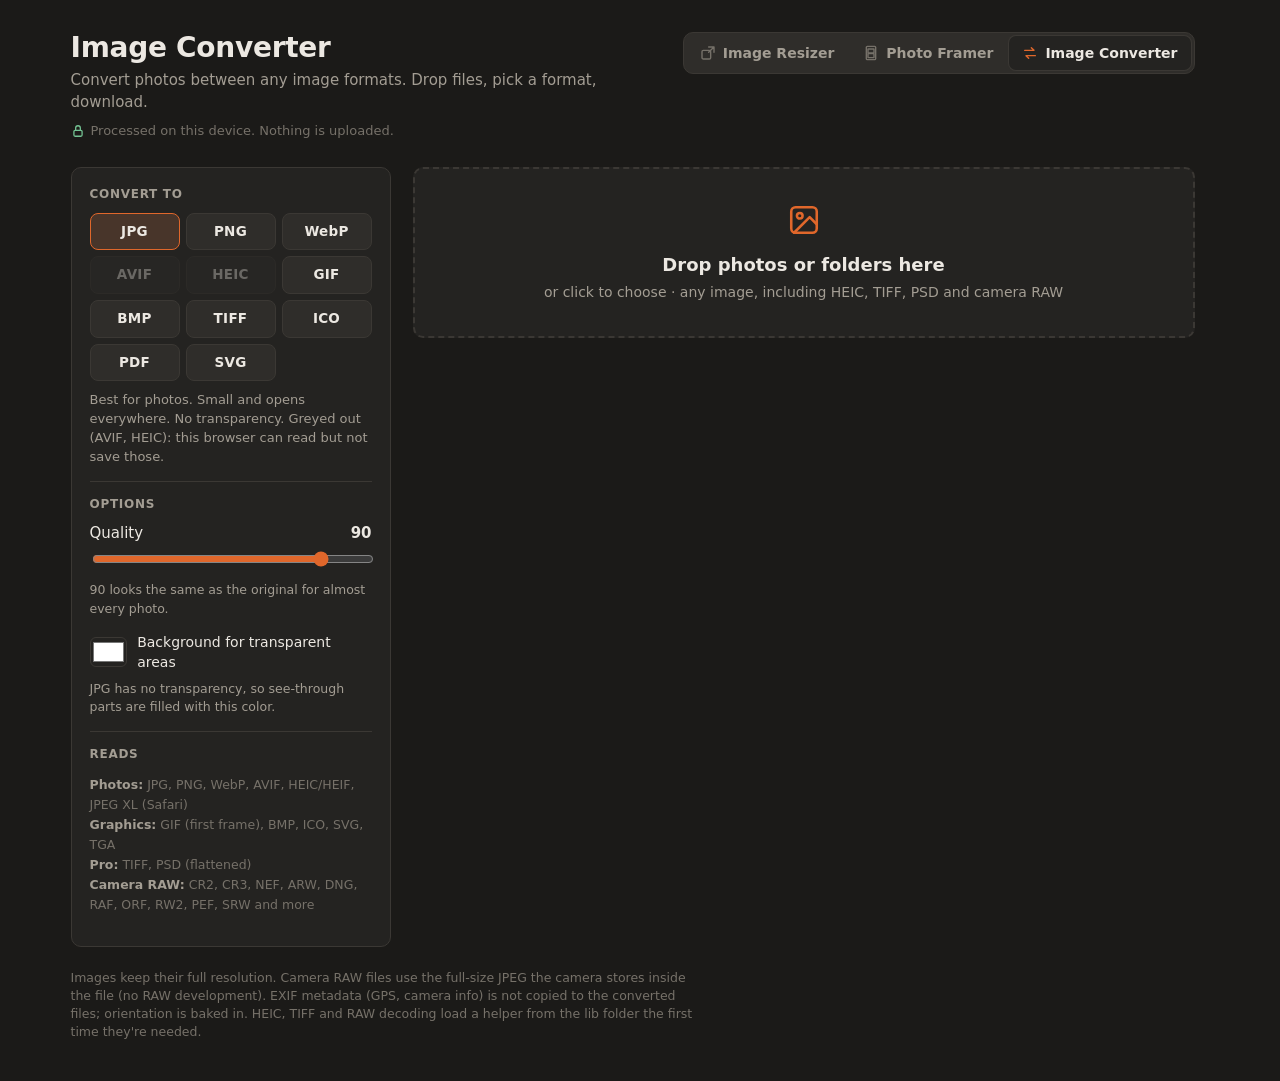
==== commit 77eec8d2: "Add files via upload Better phone support" ====
--- a/convert.html
+++ b/convert.html
@@ -182,6 +182,9 @@
           <button class="btn primary" id="zipBtn">
             <svg width="16" height="16" viewBox="0 0 24 24" fill="none" stroke="currentColor" stroke-width="2.2" stroke-linecap="round" stroke-linejoin="round"><path d="M12 3v12m0 0 5-5m-5 5-5-5M4 21h16"/></svg><span id="zipLabel">Download ZIP</span>
           </button>
+          <button class="btn primary hidden" id="photosBtn" title="Opens the share sheet — choose Save Image(s) to add them to your photo library">
+            <svg width="16" height="16" viewBox="0 0 24 24" fill="none" stroke="currentColor" stroke-width="2.2" stroke-linecap="round" stroke-linejoin="round"><rect x="3" y="3" width="18" height="18" rx="3"/><circle cx="9" cy="9" r="2"/><path d="m21 15-5-5L5 21"/></svg><span id="photosLabel">Save to Photos</span>
+          </button>
           <div class="progress" id="progress"><i></i></div>
         </div>
         <ul class="list" id="list"></ul>
@@ -192,6 +195,7 @@
 </div>
 <script src="switcher.js"></script>
 <script src="shared-photos.js"></script>
+<script src="save-photos.js"></script>
 <script>
 (() => {
 'use strict';
@@ -895,6 +899,7 @@
 
 function invalidate() {
   gen++;
+  PhotoSave.clear();
   for (const it of items) { if (it.status === 'done' || it.status === 'error') { it.status = 'ready'; it.out = null; it.error = ''; } }
   refreshNames(); updateStats(); scheduleAuto();
 }
@@ -918,6 +923,13 @@
   $('#dlAllLabel').textContent = combinedPdf() ? (live.length > 1 ? `Download 1 PDF (${live.length} pages)` : 'Download PDF')
     : live.length === 1 ? `Download ${f.label}` : live.length ? `Download ${live.length} ${f.label}s` : 'Download separately';
   $('#dlAllBtn').classList.toggle('primary', combinedPdf());
+  // Phones: "Save to Photos" becomes the main button when the format is one Photos can hold.
+  const phone = PhotoSave.available && PhotoSave.canSave(f.mime);
+  $('#photosBtn').classList.toggle('hidden', !phone);
+  $('#photosBtn').disabled = !ok;
+  $('#dlAllBtn').classList.toggle('hidden', phone);
+  $('#zipBtn').classList.toggle('primary', !phone && !combinedPdf());
+  $('#photosLabel').textContent = live.length > 1 ? `Save ${live.length} to Photos` : 'Save to Photos';
 }
 
 /* ================= Processing ================= */
@@ -998,6 +1010,12 @@
   $('#zipLabel').textContent = 'Zipping…';
   try { downloadBlob(await makeZip(files), `converted-${fmtById(S.to).id}-${stamp()}.zip`); }
   finally { $('#zipLabel').textContent = 'Download ZIP'; }
+};
+$('#photosBtn').onclick = async () => {
+  const btn = $('#photosBtn'); btn.disabled = true;
+  try { await PhotoSave.save(async () => (await ensureProcessed()).map(i => ({ name: i.plannedName, blob: i.out.blob }))); }
+  catch (e) { $('#stats').innerHTML = `<span style="color:var(--bad)">Couldn’t open the share sheet: ${escapeHtml(e && e.message || e)}</span>`; }
+  finally { btn.disabled = false; }
 };
 $('#clearBtn').onclick = () => { SharedPhotos.cleared(); clearAll(); };
 
--- a/style.css
+++ b/style.css
@@ -19,6 +19,8 @@
 @media (prefers-color-scheme: dark) { :root:not([data-theme="light"]) { --bg: #1b1a18; } }
 :root[data-theme="dark"] { --bg: #1b1a18; }
 *, *::before, *::after { box-sizing: inherit; }
+/* Always reserve the scrollbar's space, so tall and short pages line up exactly when switching tools. */
+html { scrollbar-gutter: stable; }
 body {
   margin: 0; background: var(--bg); color: var(--text);
   font: 15px/1.45 system-ui, -apple-system, "Segoe UI", Roboto, "Helvetica Neue", Arial, sans-serif;
@@ -37,33 +39,19 @@
 .top .local { margin: 8px 0 0; color: var(--faint); font-size: 13px; display: flex; align-items: center; gap: 6px; }
 .top .local svg { color: var(--ok); flex: none; }
 
-/* tool switcher */
-.switcher { position: relative; flex: none; }
-.switch-btn {
-  display: inline-flex; align-items: center; gap: 8px; height: 40px; padding: 0 12px 0 14px;
-  border: 1px solid var(--line); border-radius: 9px; background: var(--raised); cursor: pointer; font-size: 14.5px; font-weight: 600;
+/* tool switcher: one button per tool */
+.switcher { flex: none; }
+.tabs { display: flex; gap: 3px; padding: 3px; background: var(--raised); border: 1px solid var(--line); border-radius: 10px; }
+.tab {
+  display: inline-flex; align-items: center; justify-content: center; gap: 7px; height: 34px; padding: 0 13px;
+  border-radius: 7px; color: var(--muted); text-decoration: none; font-size: 14px; font-weight: 600; white-space: nowrap;
+  transition: color .15s, background .15s;
 }
-.switch-btn:hover, .switch-btn[aria-expanded="true"] { border-color: var(--faint); }
-.switch-btn .chev { color: var(--faint); transition: transform .15s; }
-.switch-btn[aria-expanded="true"] .chev { transform: rotate(180deg); }
-.menu {
-  position: absolute; right: 0; top: calc(100% + 6px); z-index: 40; width: 280px; padding: 6px;
-  background: var(--panel); border: 1px solid var(--line); border-radius: 10px; box-shadow: 0 14px 40px rgba(0,0,0,.45);
-  animation: menu-in .12s ease-out;
-}
-@keyframes menu-in { from { opacity: 0; transform: translateY(-4px); } to { opacity: 1; transform: none; } }
-.menu a {
-  color: inherit; text-decoration: none;
-  display: flex; align-items: center; gap: 12px; width: 100%; padding: 10px; border: 0; border-radius: 7px;
-  background: transparent; text-align: left; cursor: pointer;
-}
-.menu a:hover, .menu a:focus-visible { background: var(--raised); outline: none; }
-.menu .ico { width: 34px; height: 34px; border-radius: 8px; display: grid; place-items: center; flex: none; background: var(--raised); color: var(--muted); }
-.menu a[aria-current="page"] .ico { background: color-mix(in srgb, var(--accent) 18%, var(--raised)); color: var(--accent); }
-.menu b { display: block; font-size: 14px; font-weight: 600; }
-.menu small { display: block; font-size: 12.5px; color: var(--faint); }
-.menu .tick { margin-left: auto; color: var(--accent); visibility: hidden; }
-.menu a[aria-current="page"] .tick { visibility: visible; }
+.tab:hover { color: var(--text); }
+.tab svg { color: var(--faint); flex: none; transition: color .15s; }
+.tab[aria-current="page"] { background: var(--panel); color: var(--text); box-shadow: 0 0 0 1px var(--line); }
+.tab[aria-current="page"] svg { color: var(--accent); }
+.tab .short { display: none; }
 
 /* Upload area (both tools use this exact box). Shrinks to one line once photos are added (.compact). */
 .drop {
@@ -84,7 +72,17 @@
   .wrap { padding: 22px 16px 32px; }
   .top h1 { font-size: 24px; }
 }
-@media (max-width: 520px) {
-  .switch-btn .lbl { display: none; }
-  .switch-btn { padding: 0 10px; }
+@media (max-width: 900px) {
+  .tab .full { display: none; }
+  .tab .short { display: inline; }
 }
+@media (max-width: 640px) {
+  /* phones: big full-width Save to Photos, then ZIP underneath */
+  .toolbar #photosBtn, .toolbar #zipBtn, .toolbar #dlAllBtn { flex: 1 1 100%; justify-content: center; height: 44px; }
+  .toolbar #photosBtn { order: 1; }
+  .toolbar #zipBtn, .toolbar #dlAllBtn { order: 2; }
+  .toolbar .progress { order: 3; }
+  .top { flex-direction: column; gap: 14px; }
+  .switcher { order: -1; width: 100%; }
+  .tab { flex: 1; padding: 0 8px; }
+}
